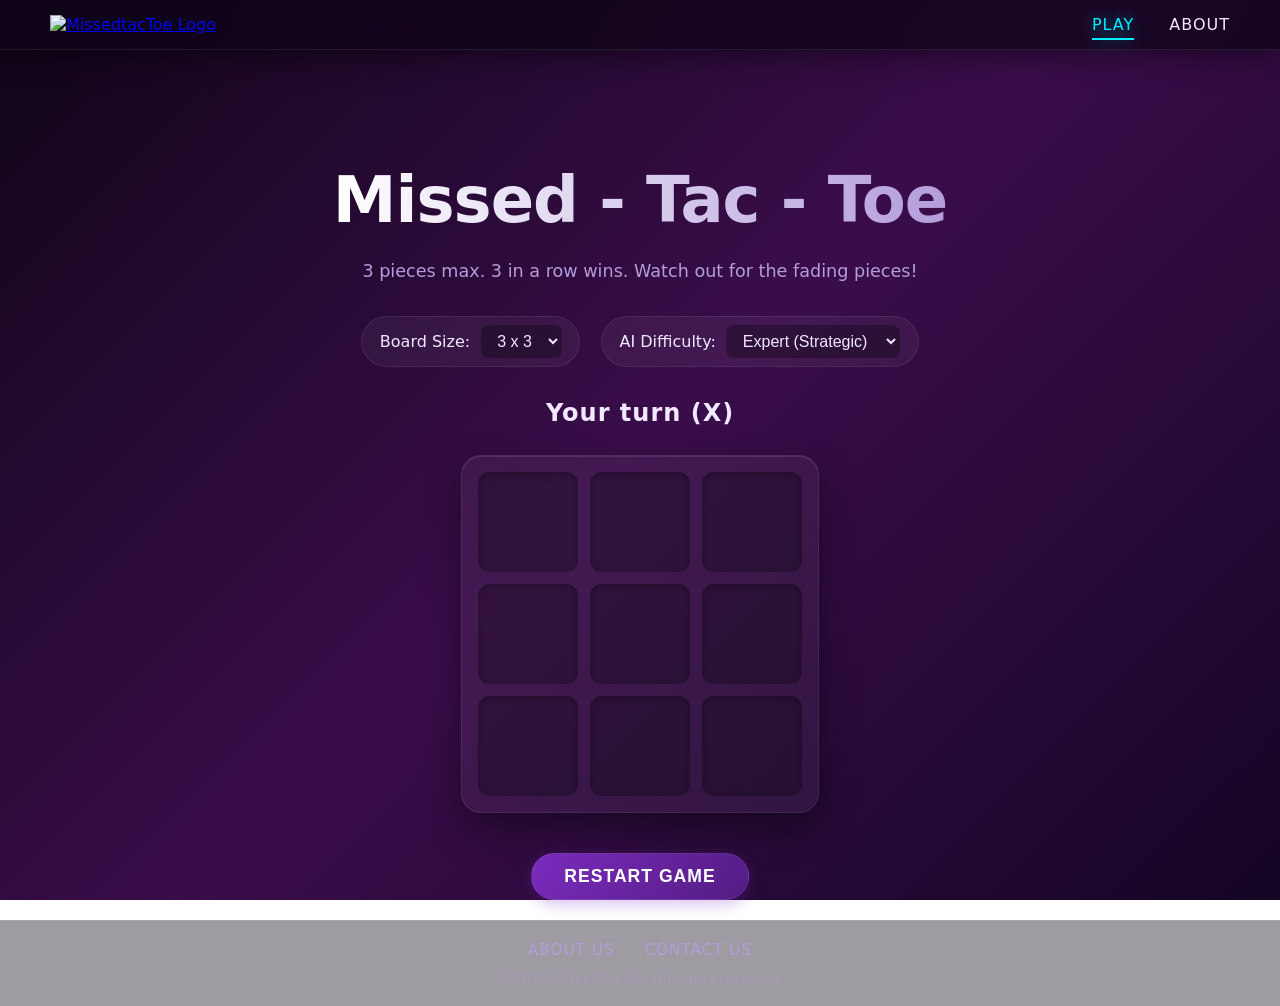
==== index.html @ 73c73c19 "Rename main file to index.html for Vercel deployment" ====
<!DOCTYPE html>
<html lang="en">
<head>
    <meta charset="UTF-8">
    <meta name="viewport" content="width=device-width, initial-scale=1.0">
    <title>Missed - Tac - Toe</title>
    <link rel="stylesheet" href="style.css">
    
    <link rel="icon" type="image/png" sizes="32x32" href="/images/favicon-32x32.png">
    <link rel="icon" type="image/png" sizes="16x16" href="/images/favicon-16x16.png">
    <link rel="apple-touch-icon" sizes="180x180" href="/images/apple-touch-icon.png">
    <link rel="shortcut icon" href="/images/favicon.ico">

    <!-- Primary Meta Tags -->
    <meta name="title" content="MissedtacToe | The Infinite Tic-Tac-Toe Strategy Game">
    <meta name="description" content="Play MissedtacToe, a strategic, infinite twist on classic Tic-Tac-Toe. Play against an Expert AI on a 3x3 or 5x5 board where your oldest pieces fade away!">
    <meta name="keywords" content="tic tac toe, browser game, infinite tic tac toe, strategy game, web game, missedtactoe, puzzle game">
    <meta name="author" content="Raducu-Alin Stratu">
    
    <!-- Canonical URL to resolve the www vs non-www duplicate content issue -->
    <link rel="canonical" href="https://missedtactoe.com/">

    <!-- Open Graph / Facebook -->
    <meta property="og:type" content="website">
    <meta property="og:url" content="https://missedtactoe.com/">
    <meta property="og:title" content="MissedtacToe | The Infinite Tic-Tac-Toe Strategy Game">
    <meta property="og:description" content="Play MissedtacToe, a strategic, infinite twist on classic Tic-Tac-Toe. Play against an Expert AI on a 3x3 or 5x5 board where your oldest pieces fade away!">
    <meta property="og:image" content="https://missedtactoe.com/preview-image.jpg">

    <!-- Twitter -->
    <meta property="twitter:card" content="summary_large_image">
    <meta property="twitter:url" content="https://missedtactoe.com/">
    <meta property="twitter:title" content="MissedtacToe | The Infinite Tic-Tac-Toe Strategy Game">
    <meta property="twitter:description" content="Play MissedtacToe, a strategic, infinite twist on classic Tic-Tac-Toe. Play against an Expert AI on a 3x3 or 5x5 board where your oldest pieces fade away!">
    <meta property="twitter:image" content="https://missedtactoe.com/preview-image.jpg">

</head>
<body>

    <!-- Top Navigation Bar -->
    <nav class="navbar">
        <a href="/" class="nav-brand">
            <img src="/images/logo.png" alt="MissedtacToe Logo" class="nav-logo">
        </a>
        <ul class="nav-links">
            <li><a href="/" class="active">Play</a></li>
            <li><a href="/about.html">About</a></li>
        </ul>
    </nav>
    <main class="main-content">
    <h1>Missed - Tac - Toe</h1>
    <p id="rules-text">3 pieces max. 3 in a row wins. Watch out for the fading pieces!</p>

    <div class="controls">
        <div class="control-group">
            <label for="gridSize">Board Size:</label>
            <select id="gridSize">
                <option value="3" selected>3 x 3</option>
                <option value="5">5 x 5</option>
            </select>
        </div>
        <div class="control-group">
            <label for="difficulty">AI Difficulty:</label>
            <select id="difficulty">
                <option value="normal">Normal (Random)</option>
                <option value="expert" selected>Expert (Strategic)</option>
            </select>
        </div>
    </div>

    <div id="status">Your turn (X)</div>

    <div id="board">
    </div>

    <button id="restart">Restart Game</button>
    
    <script>
        const boardElement = document.getElementById('board');
        const statusText = document.getElementById('status');
        const restartBtn = document.getElementById('restart');
        const difficultySelect = document.getElementById('difficulty');
        const gridSizeSelect = document.getElementById('gridSize');
        const rulesText = document.getElementById('rules-text');
        const rootStyles = document.documentElement.style;

        // Game Configuration Variables
        let size = 3;
        let winReq = 3; 
        let maxPieces = 3;
        let board = [];
        let gameActive = true;
        let queueX = [];
        let queueO = [];
        let winConditions = [];

        // Listeners for settings
        restartBtn.addEventListener('click', initGame);
        difficultySelect.addEventListener('change', initGame);
        gridSizeSelect.addEventListener('change', () => {
            size = parseInt(gridSizeSelect.value);
            // 3x3 needs 3 in a row (3 max). 5x5 needs 4 in a row (4 max).
            if (size === 3) {
                winReq = 3;
                maxPieces = 3;
                rootStyles.setProperty('--cell-size', '100px');
                rootStyles.setProperty('--font-size', '4rem');
                rulesText.innerText = "3 pieces max. 3 in a row wins. Watch out for the fading pieces!";
            } else {
                winReq = 4;
                maxPieces = 4;
                // Scale down visually for larger board
                rootStyles.setProperty('--cell-size', '60px');
                rootStyles.setProperty('--font-size', '2.5rem');
                rulesText.innerText = "5x5 Mode: 4 pieces max. 4 in a row wins. Oldest piece fades away!";
            }
            initGame();
        });

        // Generate dynamic win lines based on board size and win requirement
        function generateWinConditions() {
            let conditions = [];
            // Rows
            for (let r = 0; r < size; r++) {
                for (let c = 0; c <= size - winReq; c++) {
                    let row = [];
                    for (let i = 0; i < winReq; i++) row.push(r * size + c + i);
                    conditions.push(row);
                }
            }
            // Columns
            for (let c = 0; c < size; c++) {
                for (let r = 0; r <= size - winReq; r++) {
                    let col = [];
                    for (let i = 0; i < winReq; i++) col.push((r + i) * size + c);
                    conditions.push(col);
                }
            }
            // Diagonals (Top-Left to Bottom-Right)
            for (let r = 0; r <= size - winReq; r++) {
                for (let c = 0; c <= size - winReq; c++) {
                    let diag = [];
                    for (let i = 0; i < winReq; i++) diag.push((r + i) * size + c + i);
                    conditions.push(diag);
                }
            }
            // Diagonals (Top-Right to Bottom-Left)
            for (let r = 0; r <= size - winReq; r++) {
                for (let c = winReq - 1; c < size; c++) {
                    let diag = [];
                    for (let i = 0; i < winReq; i++) diag.push((r + i) * size + c - i);
                    conditions.push(diag);
                }
            }
            return conditions;
        }

        function initGame() {
            board = Array(size * size).fill('');
            queueX = [];
            queueO = [];
            gameActive = true;
            winConditions = generateWinConditions();

            statusText.innerText = "Your turn (X)";
            statusText.style.color = "var(--text-main)";

            // Build dynamic UI grid
            boardElement.style.gridTemplateColumns = `repeat(${size}, var(--cell-size))`;
            boardElement.innerHTML = '';
            
            for (let i = 0; i < size * size; i++) {
                const cell = document.createElement('div');
                cell.classList.add('cell');
                cell.setAttribute('data-index', i);
                cell.addEventListener('click', handleCellClick);
                boardElement.appendChild(cell);
            }
        }

        function handleCellClick(e) {
            const index = parseInt(e.target.getAttribute('data-index'));

            if (board[index] !== '' || !gameActive) return;

            makeMove(index, 'X');
            
            if (gameActive) {
                statusText.innerText = "Computer is thinking...";
                setTimeout(computerTurn, 600); 
            }
        }

        function makeMove(index, player) {
            board[index] = player;
            const currentQueue = player === 'X' ? queueX : queueO;
            
            currentQueue.push(index);

            // Dynamically check against the max piece limit
            if (currentQueue.length > maxPieces) {
                const oldestIndex = currentQueue.shift();
                board[oldestIndex] = ''; 
            }

            updateUI();
            checkWin(player);
        }

        // --- DYNAMIC EXPERT AI LOGIC ---
        function getExpertMove(emptyCells) {
            function simulateMove(index, player, currentBoard, currentQueue) {
                let tempBoard = [...currentBoard];
                let tempQueue = [...currentQueue];
                tempBoard[index] = player;
                tempQueue.push(index);
                if (tempQueue.length > maxPieces) tempBoard[tempQueue.shift()] = '';
                return tempBoard;
            }

            function checkSimWin(tempBoard, player) {
                return winConditions.some(combo => combo.every(idx => tempBoard[idx] === player));
            }

            // 1. Can AI Win immediately?
            for (let i of emptyCells) {
                if (checkSimWin(simulateMove(i, 'O', board, queueO), 'O')) return i;
            }

            // 2. Block player's immediate win
            for (let i of emptyCells) {
                if (checkSimWin(simulateMove(i, 'X', board, queueX), 'X')) return i;
            }

            // 3. Take the center (Dynamic based on board size)
            const centerIndex = Math.floor((size * size) / 2);
            if (emptyCells.includes(centerIndex)) return centerIndex;

            // 4. Take a random corner
            const corners = [0, size - 1, size * (size - 1), size * size - 1];
            const availableCorners = corners.filter(c => emptyCells.includes(c));
            if (availableCorners.length > 0) {
                return availableCorners[Math.floor(Math.random() * availableCorners.length)];
            }

            // 5. Take random edge/open space
            return emptyCells[Math.floor(Math.random() * emptyCells.length)];
        }

        function computerTurn() {
            if (!gameActive) return;

            let emptyCells = [];
            for (let i = 0; i < board.length; i++) {
                if (board[i] === '') emptyCells.push(i);
            }

            if (emptyCells.length === 0) return;

            let bestMove;
            if (difficultySelect.value === 'expert') {
                bestMove = getExpertMove(emptyCells);
            } else {
                bestMove = emptyCells[Math.floor(Math.random() * emptyCells.length)];
            }

            if (bestMove !== undefined) makeMove(bestMove, 'O');
            
            if (gameActive) statusText.innerText = "Your turn (X)";
        }

        function updateUI() {
            const cells = document.querySelectorAll('.cell');
            cells.forEach((cell, i) => {
                cell.innerText = board[i];
                cell.className = 'cell'; 
                if (board[i] === 'X') cell.classList.add('x');
                if (board[i] === 'O') cell.classList.add('o');
            });

            if (queueX.length === maxPieces) cells[queueX[0]].classList.add('fading');
            if (queueO.length === maxPieces) cells[queueO[0]].classList.add('fading');
        }

        function checkWin(player) {
            let roundWon = false;

            for (let i = 0; i < winConditions.length; i++) {
                if (winConditions[i].every(index => board[index] === player)) {
                    roundWon = true;
                    break;
                }
            }

            if (roundWon) {
                statusText.innerText = player === 'X' ? "You Win!" : "Computer Wins!";
                statusText.style.color = player === 'X' ? "var(--x-color)" : "var(--o-color)";
                gameActive = false;
                
                const cells = document.querySelectorAll('.cell');
                cells.forEach(cell => cell.classList.remove('fading'));
            }
        }

        // Initialize the first game on page load
        initGame();
    </script>
</main>
    <footer class="footer">
        <div class="footer-links">
            <a href="/about.html">About us</a>
            <a href="mailto:contact@image-cut.com">Contact Us</a>
        </div>
        <div class="footer-copy">
            &copy; 2026 MissedTacToe. All rights reserved.
        </div>
    </footer>

</body>

</html>
---- style.css ----
:root {
    /* Deep, vibrant atmospheric purple gradient */
    --bg-gradient: linear-gradient(135deg, #0f0518 0%, #3a0d4a 50%, #140524 100%);
    
    /* Glassmorphism elements */
    --glass-bg: rgba(255, 255, 255, 0.05);
    --glass-border: rgba(255, 255, 255, 0.08);
    --cell-hover: rgba(255, 255, 255, 0.12);
    
    /* Typography */
    --text-main: #f2e8ff;
    --text-muted: #b39ddb;
    
    /* Neon game pieces */
    --x-color: #00f0ff; /* Cyber Cyan */
    --o-color: #ff00aa; /* Neon Magenta */
    --x-glow: 0 0 15px rgba(0, 240, 255, 0.6);
    --o-glow: 0 0 15px rgba(255, 0, 170, 0.6);

    /* Dynamic variables controlled by JS */
    --cell-size: 100px; 
    --font-size: 4rem;
}

/* =========================================
   TOP NAVIGATION BAR
   ========================================= */
.navbar {
    width: 100%;
    position: fixed;
    top: 0;
    left: 0;
    display: flex;
    justify-content: space-between;
    align-items: center;
    padding: 15px 50px;
    background: rgba(15, 5, 24, 0.75); /* Darker frosted base */
    backdrop-filter: blur(16px);
    -webkit-backdrop-filter: blur(16px);
    border-bottom: 1px solid var(--glass-border);
    z-index: 1000;
    box-sizing: border-box;
    box-shadow: 0 4px 30px rgba(0, 0, 0, 0.5);
}


.nav-logo {
    height: 60px;
    width: auto;
}

.nav-links {
    list-style: none;
    display: flex;
    gap: 35px;
    margin: 0;
    padding: 0;
}

.nav-links a {
    color: var(--text-main);
    text-decoration: none;
    font-size: 1rem;
    font-weight: 500;
    transition: all 0.3s ease;
    position: relative;
    text-transform: uppercase;
    letter-spacing: 1px;
}

/* Neon hover effect for links */
.nav-links a:hover, .nav-links a.active {
    color: var(--x-color);
    text-shadow: var(--x-glow);
}

/* Animated underline on hover */
.nav-links a::after {
    content: '';
    position: absolute;
    width: 0;
    height: 2px;
    bottom: -6px;
    left: 0;
    background-color: var(--x-color);
    box-shadow: var(--x-glow);
    transition: width 0.3s cubic-bezier(0.25, 0.8, 0.25, 1);
}

.nav-links a:hover::after, .nav-links a.active::after {
    width: 100%;
}

/* Mobile Responsiveness for Navbar */
@media (max-width: 768px) {
    .navbar {
        padding: 15px 20px;
    }
    
    .nav-links {
        gap: 15px;
    }
    
    .nav-links a {
        font-size: 0.9rem;
    }
    
    .nav-brand span {
        display: none; /* Hides the text on phones to save space, relies on logo if present */
    }
}

body {
    font-family: 'Inter', 'Segoe UI', system-ui, sans-serif;
    background: var(--bg-gradient);
    background-attachment: fixed;
    color: var(--text-main);
    display: flex;
    flex-direction: column;
    align-items: center;
    justify-content: flex-start; /* <-- CHANGE THIS FROM center */
    min-height: 100vh;
    margin: 0;
    padding: 100px 0 0; /* Adjusted padding since main/footer handle the rest */
    box-sizing: border-box;
}
/* Container that holds the game perfectly in the middle */
.main-content {
    display: flex;
    flex-direction: column;
    align-items: center;
    justify-content: center;
    flex: 1; /* This tells it to fill all empty space between the nav and footer */
    width: 100%;
    padding: 20px;
    box-sizing: border-box;
}
h1 {
    font-size: clamp(2.5rem, 5vw, 4rem);
    margin-bottom: 0.2rem;
    text-align: center;
    font-weight: 800;
    letter-spacing: -1px;
    /* Gradient text effect for the title */
    background: linear-gradient(to right, #ffffff, #b39ddb);
    -webkit-background-clip: text;
    background-clip: text;
    -webkit-text-fill-color: transparent;
    color: transparent;
}

p {
    font-size: 1.1rem;
    margin-bottom: 2rem;
    text-align: center;
    color: var(--text-muted);
    max-width: 600px;
    font-weight: 300;
    line-height: 1.5;
}

.controls {
    margin-bottom: 2rem;
    display: flex;
    flex-wrap: wrap;
    justify-content: center;
    align-items: center;
    gap: 20px;
    font-size: 1rem;
}

/* Frosted glass pill-containers for the dropdowns */
.control-group {
    display: flex;
    align-items: center;
    gap: 10px;
    background: var(--glass-bg);
    padding: 8px 18px;
    border-radius: 50px;
    border: 1px solid var(--glass-border);
    backdrop-filter: blur(12px);
    -webkit-backdrop-filter: blur(12px);
}

select {
    padding: 6px 12px;
    font-size: 1rem;
    font-weight: 500;
    border-radius: 8px;
    border: 1px solid transparent;
    background-color: rgba(0, 0, 0, 0.3);
    color: var(--text-main);
    cursor: pointer;
    outline: none;
    transition: all 0.3s ease;
}

select:focus, select:hover {
    border-color: var(--text-muted);
    background-color: rgba(0, 0, 0, 0.5);
}

select option {
    background-color: #2a0b3d;
    color: white;
}

#status {
    font-size: 1.5rem;
    font-weight: 600;
    margin-bottom: 1.5rem;
    height: 2rem;
    text-align: center;
    letter-spacing: 1px;
}

/* The main frosted glass board */
#board {
    display: grid;
    grid-gap: 12px;
    background: var(--glass-bg);
    padding: 16px;
    border-radius: 20px;
    box-shadow: 0 15px 35px rgba(0, 0, 0, 0.4), 
                inset 0 1px 0 rgba(255, 255, 255, 0.1);
    backdrop-filter: blur(16px);
    -webkit-backdrop-filter: blur(16px);
    border: 1px solid var(--glass-border);
}

/* Individual dark, recessed cells */
.cell {
    width: var(--cell-size);
    height: var(--cell-size);
    background-color: rgba(0, 0, 0, 0.25);
    border-radius: 12px;
    display: flex;
    align-items: center;
    justify-content: center;
    font-size: var(--font-size);
    font-weight: 800;
    cursor: pointer;
    transition: all 0.3s cubic-bezier(0.25, 0.8, 0.25, 1);
    user-select: none;
    box-shadow: inset 0 2px 6px rgba(0, 0, 0, 0.3);
}

.cell:hover { 
    background-color: var(--cell-hover);
    transform: translateY(-2px);
    box-shadow: inset 0 2px 6px rgba(0, 0, 0, 0.1), 
                0 6px 12px rgba(0, 0, 0, 0.2);
}

/* Neon text rendering for pieces */
.cell.x { 
    color: var(--x-color); 
    text-shadow: var(--x-glow);
}
.cell.o { 
    color: var(--o-color); 
    text-shadow: var(--o-glow);
}

/* More dramatic vanishing effect */
.cell.fading { 
    opacity: 0.15; 
    transform: scale(0.75) rotate(-4deg); 
    filter: saturate(0);
}

/* Sleek modern button */
#restart {
    margin-top: 2.5rem;
    padding: 12px 32px;
    font-size: 1.1rem;
    font-weight: 600;
    background: linear-gradient(135deg, #7b2cbf 0%, #531c82 100%);
    color: white;
    border: 1px solid var(--glass-border);
    border-radius: 50px;
    cursor: pointer;
    transition: all 0.3s ease;
    box-shadow: 0 4px 15px rgba(123, 44, 191, 0.3);
    text-transform: uppercase;
    letter-spacing: 1px;
}

#restart:hover { 
    transform: translateY(-3px);
    background: linear-gradient(135deg, #9d4edd 0%, #7b2cbf 100%);
    box-shadow: 0 8px 25px rgba(123, 44, 191, 0.5);
}

#restart:active {
    transform: translateY(0);
}

/* =========================================
   FOOTER
   ========================================= */
.footer {
    width: 100%;
    margin-top: auto; /* Pushes the footer to the bottom of the screen */
    padding: 20px 50px;
    background: rgba(15, 5, 24, 0.4); /* Dark, subtle frosted glass */
    backdrop-filter: blur(12px);
    -webkit-backdrop-filter: blur(12px);
    border-top: 1px solid var(--glass-border);
    display: flex;
    flex-direction: column;
    align-items: center;
    gap: 12px;
    box-sizing: border-box;
}

.footer-links {
    display: flex;
    gap: 30px;
}

.footer-links a {
    color: var(--text-muted);
    text-decoration: none;
    font-size: 0.95rem;
    font-weight: 500;
    transition: all 0.3s ease;
    text-transform: uppercase;
    letter-spacing: 1px;
}

/* Neon cyan hover effect to match the navigation */
.footer-links a:hover {
    color: var(--x-color);
    text-shadow: 0 0 10px rgba(0, 240, 255, 0.4);
}

.footer-copy {
    color: rgba(179, 157, 219, 0.4); /* Faded text-muted */
    font-size: 0.8rem;
    font-weight: 300;
    letter-spacing: 0.5px;
}

/* =========================================
   ABOUT PAGE STYLES
   ========================================= */
.about-container {
    width: 100%;
    max-width: 800px;
    display: flex;
    flex-direction: column;
    align-items: center;
    text-align: center;
}

.glass-card {
    background: var(--glass-bg);
    padding: 40px;
    border-radius: 20px;
    box-shadow: 0 15px 35px rgba(0, 0, 0, 0.4), 
                inset 0 1px 0 rgba(255, 255, 255, 0.1);
    backdrop-filter: blur(16px);
    -webkit-backdrop-filter: blur(16px);
    border: 1px solid var(--glass-border);
    margin-top: 20px;
    text-align: left;
}

.about-card h2 {
    color: var(--x-color);
    font-size: 1.5rem;
    margin-top: 1.5rem;
    margin-bottom: 0.5rem;
    letter-spacing: 0.5px;
    text-shadow: 0 0 10px rgba(0, 240, 255, 0.3);
}

.about-card h2:first-child {
    margin-top: 0;
}

.about-card p {
    text-align: left;
    margin-bottom: 1.5rem;
    color: var(--text-main);
}

.about-card strong {
    color: #ffffff;
    font-weight: 700;
}

.btn-primary {
    display: inline-block;
    margin-top: 1rem;
    padding: 12px 32px;
    font-size: 1.1rem;
    font-weight: 600;
    text-decoration: none;
    background: linear-gradient(135deg, #7b2cbf 0%, #531c82 100%);
    color: white;
    border: 1px solid var(--glass-border);
    border-radius: 50px;
    cursor: pointer;
    transition: all 0.3s ease;
    box-shadow: 0 4px 15px rgba(123, 44, 191, 0.3);
    text-transform: uppercase;
    letter-spacing: 1px;
    text-align: center;
}

.btn-primary:hover {
    transform: translateY(-3px);
    background: linear-gradient(135deg, #9d4edd 0%, #7b2cbf 100%);
    box-shadow: 0 8px 25px rgba(123, 44, 191, 0.5);
    color: white; /* Prevents text from turning cyan due to generic 'a' hover states */
}

/* Mobile Responsiveness for Footer */
@media (max-width: 768px) {
    .footer {
        padding: 20px;
    }
    
    .footer-links {
        gap: 20px;
    }
}
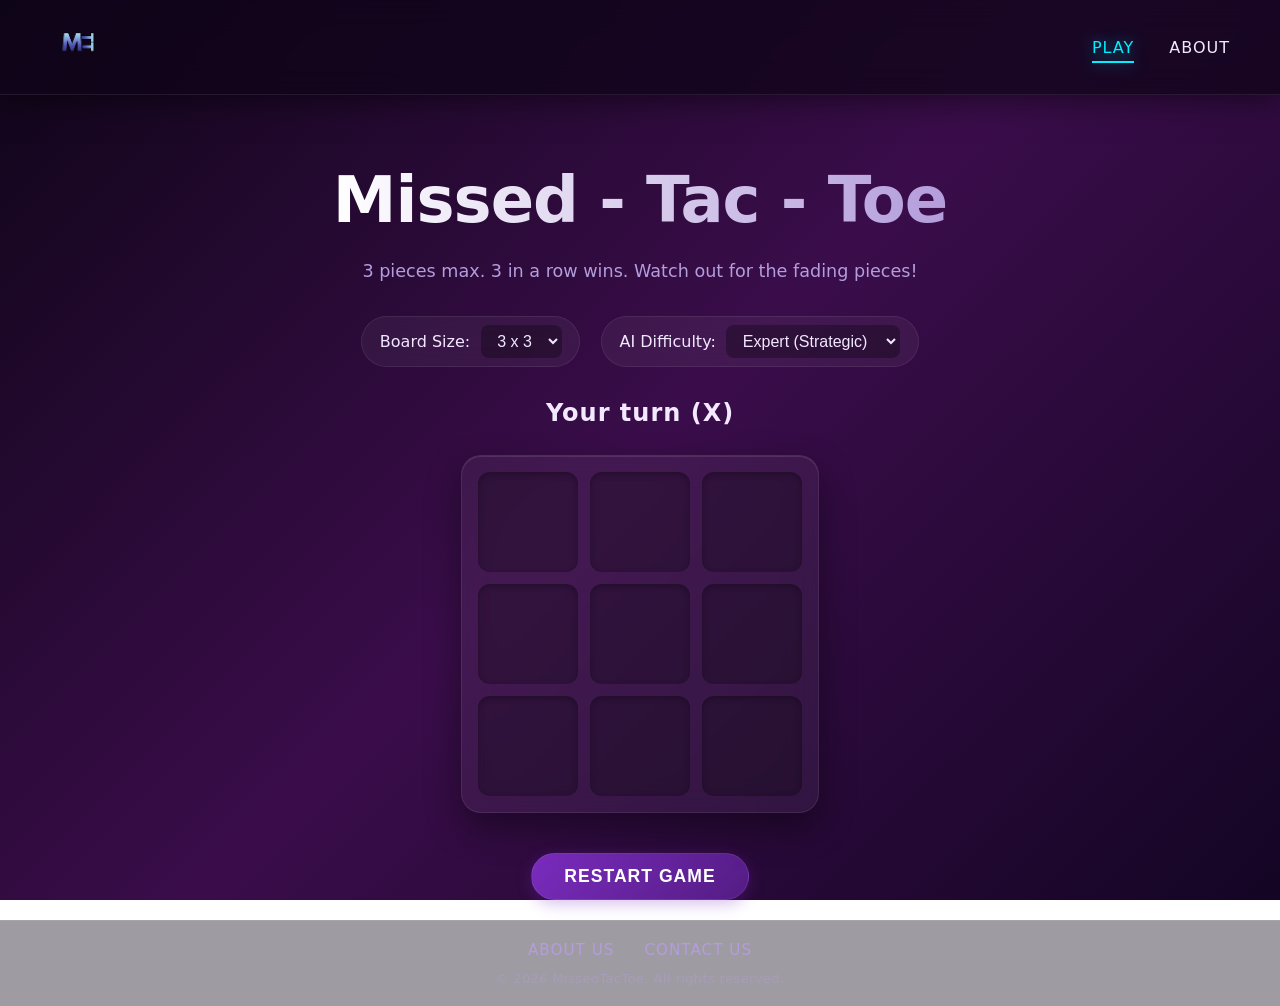
==== commit ff24e9d2: "gtag cookie" ====
--- a/index.html
+++ b/index.html
@@ -1,6 +1,16 @@
 <!DOCTYPE html>
 <html lang="en">
 <head>
+        <!-- Google tag (gtag.js) -->
+    <script async src="https://www.googletagmanager.com/gtag/js?id=G-MFRH3SXYCB"></script>
+    <script>
+    window.dataLayer = window.dataLayer || [];
+    function gtag(){dataLayer.push(arguments);}
+    gtag('js', new Date());
+
+    gtag('config', 'G-MFRH3SXYCB');
+    </script>
+    
     <meta charset="UTF-8">
     <meta name="viewport" content="width=device-width, initial-scale=1.0">
     <title>Missed - Tac - Toe</title>
@@ -15,7 +25,7 @@
     <meta name="title" content="MissedtacToe | The Infinite Tic-Tac-Toe Strategy Game">
     <meta name="description" content="Play MissedtacToe, a strategic, infinite twist on classic Tic-Tac-Toe. Play against an Expert AI on a 3x3 or 5x5 board where your oldest pieces fade away!">
     <meta name="keywords" content="tic tac toe, browser game, infinite tic tac toe, strategy game, web game, missedtactoe, puzzle game">
-    <meta name="author" content="Raducu-Alin Stratu">
+    <meta name="author" content="Raducu-Alin Stratum contact@image-cut.com">
     
     <!-- Canonical URL to resolve the www vs non-www duplicate content issue -->
     <link rel="canonical" href="https://missedtactoe.com/">
@@ -318,4 +328,4 @@
 
 </body>
 
-</html>+</html>
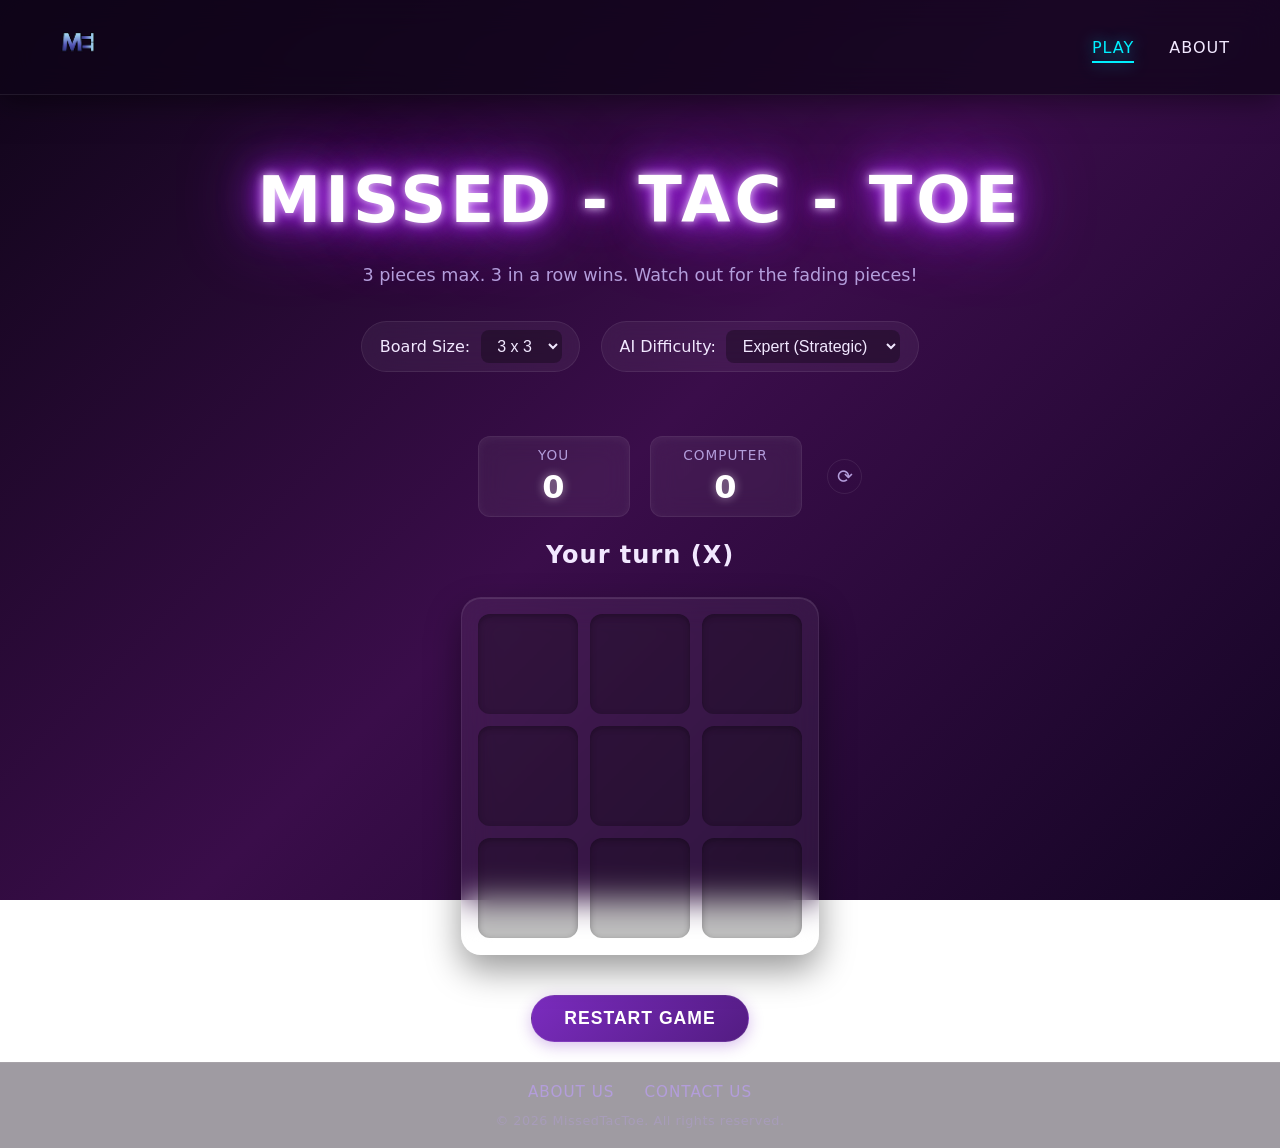
==== commit 8c266c05: "Added scoreboard and styling" ====
--- a/index.html
+++ b/index.html
@@ -77,9 +77,23 @@
             </select>
         </div>
     </div>
+    <div class="controls">
+        </div>
+
+    <div class="scoreboard">
+        <div class="score-card">
+            <span class="score-label">You</span>
+            <span id="user-score-val" class="score-number">0</span>
+        </div>
+        <div class="score-card">
+            <span class="score-label">Computer</span>
+            <span id="ai-score-val" class="score-number">0</span>
+        </div>
+        <button id="reset-score" title="Reset Scores">⟳</button>
+    </div>
 
     <div id="status">Your turn (X)</div>
-
+    
     <div id="board">
     </div>
 
@@ -93,6 +107,29 @@
         const gridSizeSelect = document.getElementById('gridSize');
         const rulesText = document.getElementById('rules-text');
         const rootStyles = document.documentElement.style;
+
+        const userScoreEl = document.getElementById('user-score-val');
+        const aiScoreEl = document.getElementById('ai-score-val');
+        const resetScoreBtn = document.getElementById('reset-score');
+
+        // Load scores from LocalStorage (or default to 0)
+        let userScore = parseInt(localStorage.getItem('missedTacToeUser')) || 0;
+        let aiScore = parseInt(localStorage.getItem('missedTacToeAi')) || 0;
+
+        function updateScoreDisplay() {
+            userScoreEl.innerText = userScore;
+            aiScoreEl.innerText = aiScore;
+        }
+
+        resetScoreBtn.addEventListener('click', () => {
+            userScore = 0;
+            aiScore = 0;
+            localStorage.setItem('missedTacToeUser', 0);
+            localStorage.setItem('missedTacToeAi', 0);
+            updateScoreDisplay();
+        });
+
+        updateScoreDisplay(); // Call it once to load initial values
 
         // Game Configuration Variables
         let size = 3;
@@ -104,12 +141,17 @@
         let queueO = [];
         let winConditions = [];
 
+        // Track symbols to alternate turns
+        let userSymbol = 'X';
+        let aiSymbol = 'O';
+        let currentPlayer = 'X'; // 'X' always starts the game mathematically
+
         // Listeners for settings
-        restartBtn.addEventListener('click', initGame);
-        difficultySelect.addEventListener('change', initGame);
+        // Pass "true" to the restart button so it knows to swap symbols
+        restartBtn.addEventListener('click', () => initGame(true));
+        difficultySelect.addEventListener('change', () => initGame(false));
         gridSizeSelect.addEventListener('change', () => {
             size = parseInt(gridSizeSelect.value);
-            // 3x3 needs 3 in a row (3 max). 5x5 needs 4 in a row (4 max).
             if (size === 3) {
                 winReq = 3;
                 maxPieces = 3;
@@ -119,18 +161,15 @@
             } else {
                 winReq = 4;
                 maxPieces = 4;
-                // Scale down visually for larger board
                 rootStyles.setProperty('--cell-size', '60px');
                 rootStyles.setProperty('--font-size', '2.5rem');
                 rulesText.innerText = "5x5 Mode: 4 pieces max. 4 in a row wins. Oldest piece fades away!";
             }
-            initGame();
+            initGame(false);
         });
 
-        // Generate dynamic win lines based on board size and win requirement
         function generateWinConditions() {
             let conditions = [];
-            // Rows
             for (let r = 0; r < size; r++) {
                 for (let c = 0; c <= size - winReq; c++) {
                     let row = [];
@@ -138,7 +177,6 @@
                     conditions.push(row);
                 }
             }
-            // Columns
             for (let c = 0; c < size; c++) {
                 for (let r = 0; r <= size - winReq; r++) {
                     let col = [];
@@ -146,7 +184,6 @@
                     conditions.push(col);
                 }
             }
-            // Diagonals (Top-Left to Bottom-Right)
             for (let r = 0; r <= size - winReq; r++) {
                 for (let c = 0; c <= size - winReq; c++) {
                     let diag = [];
@@ -154,7 +191,6 @@
                     conditions.push(diag);
                 }
             }
-            // Diagonals (Top-Right to Bottom-Left)
             for (let r = 0; r <= size - winReq; r++) {
                 for (let c = winReq - 1; c < size; c++) {
                     let diag = [];
@@ -165,17 +201,26 @@
             return conditions;
         }
 
-        function initGame() {
+        function initGame(swapSymbols = false) {
+            if (swapSymbols) {
+                userSymbol = userSymbol === 'X' ? 'O' : 'X';
+                aiSymbol = userSymbol === 'X' ? 'O' : 'X';
+            }
+
+            currentPlayer = 'X'; // X always makes the first move on a new board
             board = Array(size * size).fill('');
             queueX = [];
             queueO = [];
             gameActive = true;
             winConditions = generateWinConditions();
 
-            statusText.innerText = "Your turn (X)";
+            if (currentPlayer === userSymbol) {
+                statusText.innerText = `Your turn (${userSymbol})`;
+            } else {
+                statusText.innerText = "Computer is thinking...";
+            }
             statusText.style.color = "var(--text-main)";
 
-            // Build dynamic UI grid
             boardElement.style.gridTemplateColumns = `repeat(${size}, var(--cell-size))`;
             boardElement.innerHTML = '';
             
@@ -186,16 +231,23 @@
                 cell.addEventListener('click', handleCellClick);
                 boardElement.appendChild(cell);
             }
+
+            // If the computer is 'X', it takes the first turn automatically
+            if (currentPlayer === aiSymbol) {
+                setTimeout(computerTurn, 600);
+            }
         }
 
         function handleCellClick(e) {
             const index = parseInt(e.target.getAttribute('data-index'));
 
-            if (board[index] !== '' || !gameActive) return;
-
-            makeMove(index, 'X');
+            // Prevent clicks if the game is over, the cell is full, or it's not the user's turn
+            if (board[index] !== '' || !gameActive || currentPlayer !== userSymbol) return;
+
+            makeMove(index, userSymbol);
             
             if (gameActive) {
+                currentPlayer = aiSymbol;
                 statusText.innerText = "Computer is thinking...";
                 setTimeout(computerTurn, 600); 
             }
@@ -207,7 +259,6 @@
             
             currentQueue.push(index);
 
-            // Dynamically check against the max piece limit
             if (currentQueue.length > maxPieces) {
                 const oldestIndex = currentQueue.shift();
                 board[oldestIndex] = ''; 
@@ -232,14 +283,17 @@
                 return winConditions.some(combo => combo.every(idx => tempBoard[idx] === player));
             }
 
+            const aiQueue = aiSymbol === 'X' ? queueX : queueO;
+            const userQueue = userSymbol === 'X' ? queueX : queueO;
+
             // 1. Can AI Win immediately?
             for (let i of emptyCells) {
-                if (checkSimWin(simulateMove(i, 'O', board, queueO), 'O')) return i;
+                if (checkSimWin(simulateMove(i, aiSymbol, board, aiQueue), aiSymbol)) return i;
             }
 
             // 2. Block player's immediate win
             for (let i of emptyCells) {
-                if (checkSimWin(simulateMove(i, 'X', board, queueX), 'X')) return i;
+                if (checkSimWin(simulateMove(i, userSymbol, board, userQueue), userSymbol)) return i;
             }
 
             // 3. Take the center (Dynamic based on board size)
@@ -258,7 +312,7 @@
         }
 
         function computerTurn() {
-            if (!gameActive) return;
+            if (!gameActive || currentPlayer !== aiSymbol) return;
 
             let emptyCells = [];
             for (let i = 0; i < board.length; i++) {
@@ -274,9 +328,12 @@
                 bestMove = emptyCells[Math.floor(Math.random() * emptyCells.length)];
             }
 
-            if (bestMove !== undefined) makeMove(bestMove, 'O');
+            if (bestMove !== undefined) makeMove(bestMove, aiSymbol);
             
-            if (gameActive) statusText.innerText = "Your turn (X)";
+            if (gameActive) {
+                currentPlayer = userSymbol;
+                statusText.innerText = `Your turn (${userSymbol})`;
+            }
         }
 
         function updateUI() {
@@ -303,8 +360,19 @@
             }
 
             if (roundWon) {
-                statusText.innerText = player === 'X' ? "You Win!" : "Computer Wins!";
-                statusText.style.color = player === 'X' ? "var(--x-color)" : "var(--o-color)";
+                if (player === userSymbol) {
+                    statusText.innerText = "You Win!";
+                    statusText.style.color = userSymbol === 'X' ? "var(--x-color)" : "var(--o-color)";
+                    userScore++;
+                    localStorage.setItem('missedTacToeUser', userScore);
+                } else {
+                    statusText.innerText = "Computer Wins!";
+                    statusText.style.color = aiSymbol === 'X' ? "var(--x-color)" : "var(--o-color)";
+                    aiScore++;
+                    localStorage.setItem('missedTacToeAi', aiScore);
+                }
+                
+                updateScoreDisplay();
                 gameActive = false;
                 
                 const cells = document.querySelectorAll('.cell');
@@ -312,8 +380,8 @@
             }
         }
 
-        // Initialize the first game on page load
-        initGame();
+        // Initialize the first game on page load (false ensures the user starts game #1 as 'X')
+        initGame(false);
     </script>
 </main>
     <footer class="footer">
--- a/style.css
+++ b/style.css
@@ -136,17 +136,26 @@
     box-sizing: border-box;
 }
 h1 {
-    font-size: clamp(2.5rem, 5vw, 4rem);
-    margin-bottom: 0.2rem;
+    font-size: clamp(2.5rem, 5vw, 4.5rem);
+    margin-bottom: 0.5rem;
     text-align: center;
-    font-weight: 800;
-    letter-spacing: -1px;
-    /* Gradient text effect for the title */
-    background: linear-gradient(to right, #ffffff, #b39ddb);
-    -webkit-background-clip: text;
-    background-clip: text;
-    -webkit-text-fill-color: transparent;
-    color: transparent;
+    font-weight: 900;
+    text-transform: uppercase;
+    color: #ffffff;
+    letter-spacing: 4px;
+    /* Layered shadows create the neon tube effect */
+    text-shadow: 
+        0 0 10px rgba(255, 255, 255, 0.8),
+        0 0 20px #b026ff,
+        0 0 40px #b026ff,
+        0 0 80px #b026ff;
+    animation: title-pulse 2s infinite alternate;
+}
+
+/* Put this animation at the very bottom of your CSS file */
+@keyframes title-pulse {
+    0% { text-shadow: 0 0 10px rgba(255,255,255,0.8), 0 0 20px #b026ff, 0 0 40px #b026ff; }
+    100% { text-shadow: 0 0 5px rgba(255,255,255,0.5), 0 0 10px #b026ff, 0 0 20px #b026ff; }
 }
 
 p {
@@ -417,6 +426,85 @@
     color: white; /* Prevents text from turning cyan due to generic 'a' hover states */
 }
 
+/* CSS FOR THE SCOREBOARD */
+
+/* =========================================
+   SCOREBOARD
+   ========================================= */
+/* =========================================
+   SCOREBOARD
+   ========================================= */
+.scoreboard {
+    position: relative; /* This acts as the anchor for the absolute button */
+    display: flex;
+    align-items: center;
+    justify-content: center;
+    gap: 20px; /* Slightly widened the gap for a premium look */
+    margin-bottom: 1.5rem;
+}
+
+.score-card {
+    background: var(--glass-bg);
+    border: 1px solid var(--glass-border);
+    border-radius: 12px;
+    padding: 10px 25px;
+    text-align: center;
+    backdrop-filter: blur(12px);
+    -webkit-backdrop-filter: blur(12px);
+    min-width: 100px;
+    box-shadow: inset 0 2px 10px rgba(255, 255, 255, 0.05);
+}
+
+.score-label {
+    display: block;
+    font-size: 0.85rem;
+    color: var(--text-muted);
+    text-transform: uppercase;
+    letter-spacing: 1px;
+    margin-bottom: 5px;
+}
+
+.score-number {
+    display: block;
+    font-size: 2rem;
+    font-weight: 800;
+    color: #ffffff;
+    text-shadow: 0 0 10px rgba(255, 255, 255, 0.5);
+}
+
+#reset-score {
+    position: absolute; /* Pulls it out of the flexbox centering calculation */
+    right: -60px; /* Pushes it outside the right edge of the score cards */
+    background: transparent;
+    border: 1px solid var(--glass-border);
+    color: var(--text-muted);
+    font-size: 1.2rem;
+    cursor: pointer;
+    border-radius: 50%;
+    width: 35px;
+    height: 35px;
+    display: flex;
+    align-items: center;
+    justify-content: center;
+    transition: all 0.3s ease;
+}
+
+#reset-score:hover {
+    color: white;
+    background: rgba(255, 255, 255, 0.1);
+    transform: rotate(180deg);
+}
+
+/* Mobile Responsiveness for the scoreboard */
+@media (max-width: 768px) {
+    .scoreboard {
+        gap: 10px;
+    }
+    #reset-score {
+        right: -45px; /* Keeps it from running off the screen on small phones */
+    }
+}
+
 /* Mobile Responsiveness for Footer */
 @media (max-width: 768px) {
     .footer {
